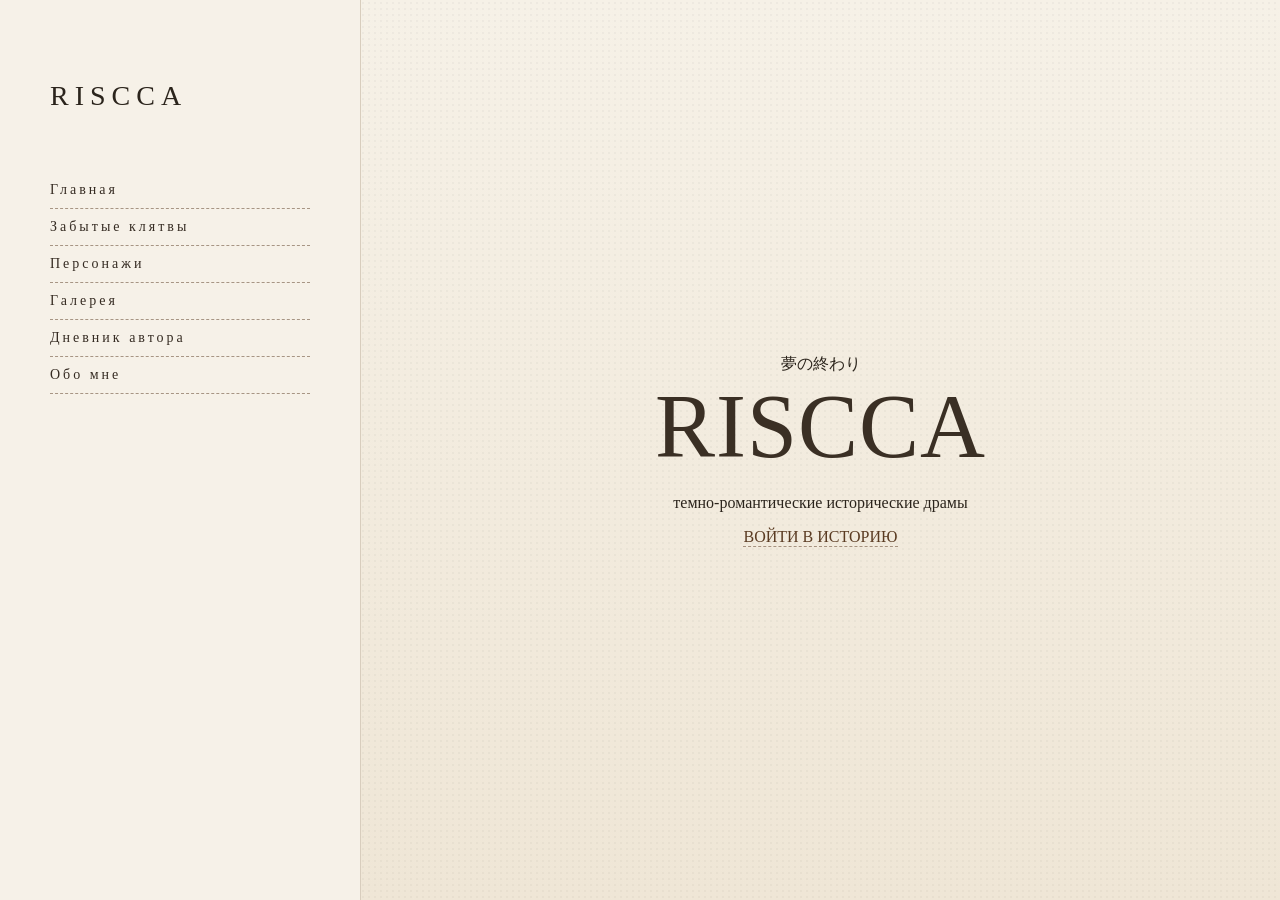
==== index.html @ 17d01e57 "Update index.html" ====
<!DOCTYPE html>
<html lang="ru">

<head>
<meta charset="UTF-8">
<meta name="viewport" content="width=device-width, initial-scale=1.0">

<title>RISCCA</title>

<link rel="stylesheet" href="style.css">

<link rel="preconnect" href="https://fonts.googleapis.com">
<link rel="preconnect" href="https://fonts.gstatic.com" crossorigin>

<link href="https://fonts.googleapis.com/css2?family=Cormorant+Garamond:wght@300;400;600&family=Shippori+Mincho:wght@400;600&display=swap" rel="stylesheet">

</head>

<body>

<div class="paper"></div>

<div class="grain"></div>

<div class="light"></div>

<div class="page">

<aside class="sidebar">

<div class="logo">

RISCCA

</div>

<nav>

<a href="#">Главная</a>

<a href="klyatvy/index.html">Забытые клятвы</a>

<a href="klyatvy/characters.html">Персонажи</a>

<a href="klyatvy/gallery.html">Галерея</a>

<a href="diary.html">Дневник автора</a>

<a href="about.html">Обо мне</a>

</nav>

</aside>

<main class="hero">

<div class="kanji">

夢の終わり

</div>

<h1>

RISCCA

</h1>

<p>

темно-романтические исторические драмы

</p>

<a class="button" href="klyatvy/index.html">

ВОЙТИ В ИСТОРИЮ

</a>

</main>

</div>

<script src="script.js"></script>

</body>
</html>
---- style.css ----
body{
    margin:0;
    background:#f3eee6;
    font-family:Georgia, serif;
    color:#3a2f26;
}

.page{
    display:flex;
    min-height:100vh;
}

.sidebar{
    width:260px;
    padding:80px 50px;
    border-right:1px solid #d8cdbd;
    background:#f6f1e8;
}

.logo{
    font-size:28px;
    letter-spacing:6px;
    margin-bottom:60px;
}

.sidebar nav a{
    text-decoration:none;
    color:#352b22;
    letter-spacing:3px;
    font-size:14px;

    display:block;
    padding:10px 0;

    position:relative;

    transition: all 0.35s ease;
}

.sidebar nav a:hover{
    transform: translateX(8px);
    opacity: 0.75;
}

.sidebar nav a:active{
    transform: translateX(4px);
}

.sidebar nav a::before{
    content:"";
    position:absolute;
    left:-12px;
    top:50%;
    width:0;
    height:1px;
    background:#8b2f2f;
    transition:0.3s ease;
}

.sidebar nav a:hover::before{
    width:8px;
}

/* ЦЕНТР */
.hero{
    flex:1;
    display:flex;
    flex-direction:column;
    justify-content:center;
    align-items:center;
    text-align:center;
    padding:40px;
}

.seal{
    font-size:40px;
    color:#8b2f2f;
    margin-bottom:20px;
}

h1{
    font-size:90px;
    letter-spacing:15px;
    margin:0;
    font-weight:300;
}

.subtitle{
    font-size:20px;
    margin-top:20px;
    opacity:0.8;
}

.enter{
    margin-top:40px;
    padding:16px 50px;
    border:1px solid #bba98e;
    text-decoration:none;
    color:#3a2f26;
}

body {
  margin: 0;
  font-family: "Georgia", serif;
  color: #2b241c;

  background:
    radial-gradient(rgba(0,0,0,0.03) 1px, transparent 1px),
    linear-gradient(180deg, #f6f1e7 0%, #efe6d6 100%);
  background-size: 6px 6px, cover;

  min-height: 100vh;
}

.container {
  max-width: 900px;
  margin: 60px auto;
  padding: 40px;

  background: rgba(255, 252, 245, 0.85);
  border: 1px solid rgba(90, 70, 50, 0.2);
  border-radius: 18px;

  box-shadow:
    0 10px 30px rgba(0,0,0,0.12),
    inset 0 0 30px rgba(120, 90, 60, 0.08);

  backdrop-filter: blur(2px);
}

h1, h2, h3 {
  font-weight: 500;
  letter-spacing: 1px;
  color: #3a2f24;
}

.card {
  background: rgba(255, 255, 255, 0.7);
  border: 1px solid rgba(80, 60, 40, 0.15);
  border-radius: 14px;

  padding: 20px;
  margin: 15px 0;

  box-shadow: 0 6px 15px rgba(0,0,0,0.08);

  transition: 0.3s ease;
}

.card:hover {
  transform: translateY(-3px);
  box-shadow: 0 10px 25px rgba(0,0,0,0.12);
}

button {
  background: #3a2f24;
  color: #f6f1e7;

  border: none;
  padding: 10px 18px;
  border-radius: 10px;

  cursor: pointer;
  font-family: inherit;
}

button:hover {
  background: #5a4636;
}

a {
  color: #5a3b22;
  text-decoration: none;
  border-bottom: 1px dashed rgba(90, 59, 34, 0.5);
}

a:hover {
  opacity: 0.8;
}
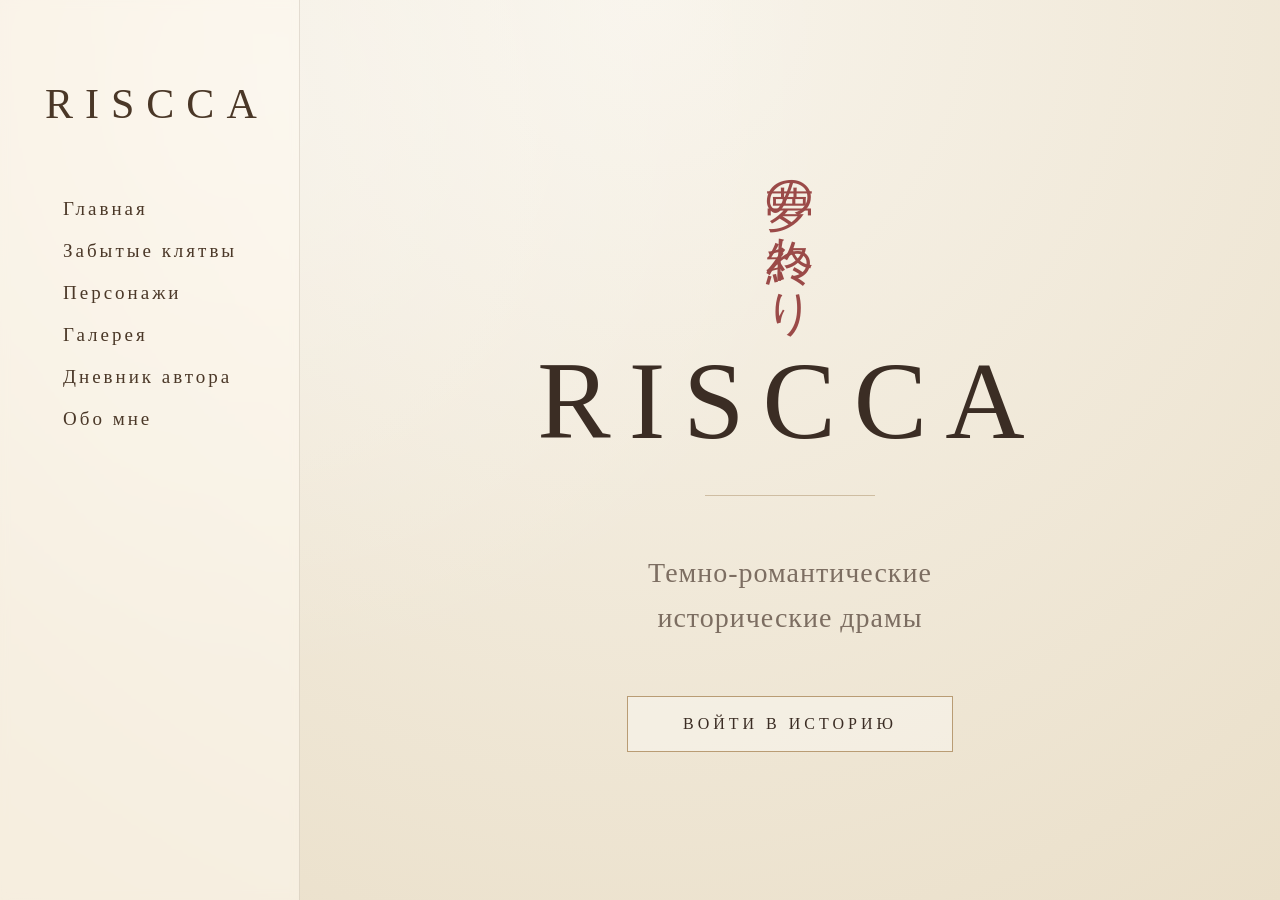
==== commit 3904a88b: "Update index.html" ====
--- a/index.html
+++ b/index.html
@@ -54,27 +54,24 @@
 
 <main class="hero">
 
-<div class="kanji">
-
+<div class="stamp">
 夢の終わり
-
 </div>
 
-<h1>
+<h1>RISCCA</h1>
 
-RISCCA
+<div class="line"></div>
 
-</h1>
-
-<p>
-
-темно-романтические исторические драмы
-
+<p class="subtitle">
+Темно-романтические<br>
+исторические драмы
 </p>
 
-<a class="button" href="klyatvy/index.html">
+<a href="klyatvy/index.html" class="button">
+ВОЙТИ В ИСТОРИЮ
+</a>
 
-ВОЙТИ В ИСТОРИЮ
+</main>
 
 </a>
 
--- a/style.css
+++ b/style.css
@@ -1,179 +1,356 @@
+/* ===== НАСТРОЙКИ ===== */
+
+*{
+    margin:0;
+    padding:0;
+    box-sizing:border-box;
+}
+
 body{
-    margin:0;
-    background:#f3eee6;
-    font-family:Georgia, serif;
-    color:#3a2f26;
-}
+    background:#efe6d4;
+    font-family:'Cormorant Garamond', serif;
+    color:#3b2d24;
+    overflow-x:hidden;
+}
+
+/* ФОН */
+
+.paper{
+    position:fixed;
+    inset:0;
+
+    background:
+    radial-gradient(circle at top,#f8f4eb,#eadfc9);
+
+    z-index:-5;
+}
+
+.grain{
+    position:fixed;
+    inset:0;
+
+    opacity:.08;
+
+    background-image:
+    radial-gradient(#000 0.5px, transparent 0.5px);
+
+    background-size:6px 6px;
+
+    z-index:-4;
+}
+
+.light{
+    position:fixed;
+    inset:0;
+
+    background:
+    radial-gradient(circle at 20% 10%,
+    rgba(255,255,255,.35),
+    transparent 45%);
+
+    z-index:-3;
+}
+
+/* ОБЩАЯ СТРАНИЦА */
 
 .page{
     display:flex;
     min-height:100vh;
 }
 
+/* МЕНЮ */
+
 .sidebar{
-    width:260px;
-    padding:80px 50px;
-    border-right:1px solid #d8cdbd;
-    background:#f6f1e8;
+
+    width:300px;
+
+    padding:80px 45px;
+
+    background:rgba(255,249,240,.55);
+
+    border-right:1px solid rgba(90,70,50,.15);
+
+    backdrop-filter:blur(4px);
+
 }
 
 .logo{
+
+    font-size:42px;
+
+    letter-spacing:12px;
+
+    margin-bottom:70px;
+
+    color:#4a3727;
+
+}
+
+.sidebar nav{
+
+    display:flex;
+
+    flex-direction:column;
+
+    gap:20px;
+
+}
+
+.sidebar nav a{
+
+    text-decoration:none;
+
+    color:#4b3828;
+
+    font-size:19px;
+
+    letter-spacing:3px;
+
+    transition:.35s;
+
+    position:relative;
+
+    padding-left:18px;
+
+}
+
+.sidebar nav a::before{
+
+    content:"";
+
+    position:absolute;
+
+    left:0;
+
+    top:50%;
+
+    width:0;
+
+    height:2px;
+
+    background:#8c3d39;
+
+    transition:.3s;
+
+}
+
+.sidebar nav a:hover{
+
+    transform:translateX(10px);
+
+    color:#8c3d39;
+
+}
+
+.sidebar nav a:hover::before{
+
+    width:10px;
+
+}
+
+/* ЦЕНТР */
+
+.hero{
+
+    flex:1;
+
+    display:flex;
+
+    flex-direction:column;
+
+    justify-content:center;
+
+    align-items:center;
+
+    text-align:center;
+
+    padding:60px;
+
+}
+
+.kanji{
+
+    font-size:54px;
+
+    color:#8d2f2f;
+
+    writing-mode:vertical-rl;
+
+    margin-bottom:30px;
+
+}
+
+.hero h1{
+
+    font-size:110px;
+
+    letter-spacing:18px;
+
+    font-weight:300;
+
+}
+
+.hero p{
+
+    margin-top:25px;
+
     font-size:28px;
-    letter-spacing:6px;
-    margin-bottom:60px;
-}
-
-.sidebar nav a{
+
+    opacity:.75;
+
+    line-height:1.6;
+
+}
+
+.button{
+
+    margin-top:55px;
+
     text-decoration:none;
-    color:#352b22;
-    letter-spacing:3px;
-    font-size:14px;
-
-    display:block;
-    padding:10px 0;
-
-    position:relative;
-
-    transition: all 0.35s ease;
-}
-
-.sidebar nav a:hover{
-    transform: translateX(8px);
-    opacity: 0.75;
-}
-
-.sidebar nav a:active{
-    transform: translateX(4px);
-}
-
-.sidebar nav a::before{
-    content:"";
-    position:absolute;
-    left:-12px;
-    top:50%;
-    width:0;
-    height:1px;
-    background:#8b2f2f;
-    transition:0.3s ease;
-}
-
-.sidebar nav a:hover::before{
-    width:8px;
-}
-
-/* ЦЕНТР */
-.hero{
-    flex:1;
-    display:flex;
-    flex-direction:column;
-    justify-content:center;
-    align-items:center;
-    text-align:center;
-    padding:40px;
-}
-
-.seal{
-    font-size:40px;
-    color:#8b2f2f;
-    margin-bottom:20px;
-}
-
-h1{
-    font-size:90px;
-    letter-spacing:15px;
-    margin:0;
-    font-weight:300;
-}
+
+    color:#3b2d24;
+
+    border:1px solid #b99c74;
+
+    padding:18px 55px;
+
+    letter-spacing:4px;
+
+    transition:.35s;
+
+    background:rgba(255,255,255,.35);
+
+}
+
+.button:hover{
+
+    transform:translateY(-4px);
+
+    background:#f7f1e5;
+
+    box-shadow:0 12px 25px rgba(0,0,0,.12);
+
+}
+/* ---------- КРАСНАЯ ПЕЧАТЬ ---------- */
+
+.stamp{
+
+writing-mode:vertical-rl;
+
+font-size:48px;
+
+color:#8b2d2d;
+
+margin-bottom:25px;
+
+opacity:.85;
+
+animation:fadeUp 1.8s ease;
+
+}
+
+/* ---------- ЛИНИЯ ---------- */
+
+.line{
+
+width:170px;
+
+height:1px;
+
+background:#b79f7c;
+
+margin:30px 0;
+
+opacity:.6;
+
+}
+
+/* ---------- ПОДЗАГОЛОВОК ---------- */
 
 .subtitle{
-    font-size:20px;
-    margin-top:20px;
-    opacity:0.8;
-}
-
-.enter{
-    margin-top:40px;
-    padding:16px 50px;
-    border:1px solid #bba98e;
-    text-decoration:none;
-    color:#3a2f26;
-}
-
-body {
-  margin: 0;
-  font-family: "Georgia", serif;
-  color: #2b241c;
-
-  background:
-    radial-gradient(rgba(0,0,0,0.03) 1px, transparent 1px),
-    linear-gradient(180deg, #f6f1e7 0%, #efe6d6 100%);
-  background-size: 6px 6px, cover;
-
-  min-height: 100vh;
-}
-
-.container {
-  max-width: 900px;
-  margin: 60px auto;
-  padding: 40px;
-
-  background: rgba(255, 252, 245, 0.85);
-  border: 1px solid rgba(90, 70, 50, 0.2);
-  border-radius: 18px;
-
-  box-shadow:
-    0 10px 30px rgba(0,0,0,0.12),
-    inset 0 0 30px rgba(120, 90, 60, 0.08);
-
-  backdrop-filter: blur(2px);
-}
-
-h1, h2, h3 {
-  font-weight: 500;
-  letter-spacing: 1px;
-  color: #3a2f24;
-}
-
-.card {
-  background: rgba(255, 255, 255, 0.7);
-  border: 1px solid rgba(80, 60, 40, 0.15);
-  border-radius: 14px;
-
-  padding: 20px;
-  margin: 15px 0;
-
-  box-shadow: 0 6px 15px rgba(0,0,0,0.08);
-
-  transition: 0.3s ease;
-}
-
-.card:hover {
-  transform: translateY(-3px);
-  box-shadow: 0 10px 25px rgba(0,0,0,0.12);
-}
-
-button {
-  background: #3a2f24;
-  color: #f6f1e7;
-
-  border: none;
-  padding: 10px 18px;
-  border-radius: 10px;
-
-  cursor: pointer;
-  font-family: inherit;
-}
-
-button:hover {
-  background: #5a4636;
-}
-
-a {
-  color: #5a3b22;
-  text-decoration: none;
-  border-bottom: 1px dashed rgba(90, 59, 34, 0.5);
-}
-
-a:hover {
-  opacity: 0.8;
-}
+
+font-size:26px;
+
+line-height:1.8;
+
+letter-spacing:1px;
+
+color:#56453a;
+
+animation:fadeUp 2.2s ease;
+
+}
+
+/* ---------- КНОПКА ---------- */
+
+.button{
+
+position:relative;
+
+overflow:hidden;
+
+}
+
+.button::before{
+
+content:"";
+
+position:absolute;
+
+left:-120%;
+
+top:0;
+
+width:120%;
+
+height:100%;
+
+background:
+
+linear-gradient(
+
+90deg,
+
+transparent,
+
+rgba(255,255,255,.55),
+
+transparent);
+
+transition:1s;
+
+}
+
+.button:hover::before{
+
+left:130%;
+
+}
+
+/* ---------- АНИМАЦИЯ ---------- */
+
+.hero h1{
+
+animation:fadeUp 1.3s ease;
+
+}
+
+@keyframes fadeUp{
+
+0%{
+
+opacity:0;
+
+transform:translateY(40px);
+
+}
+
+100%{
+
+opacity:1;
+
+transform:translateY(0);
+
+}
+
+}
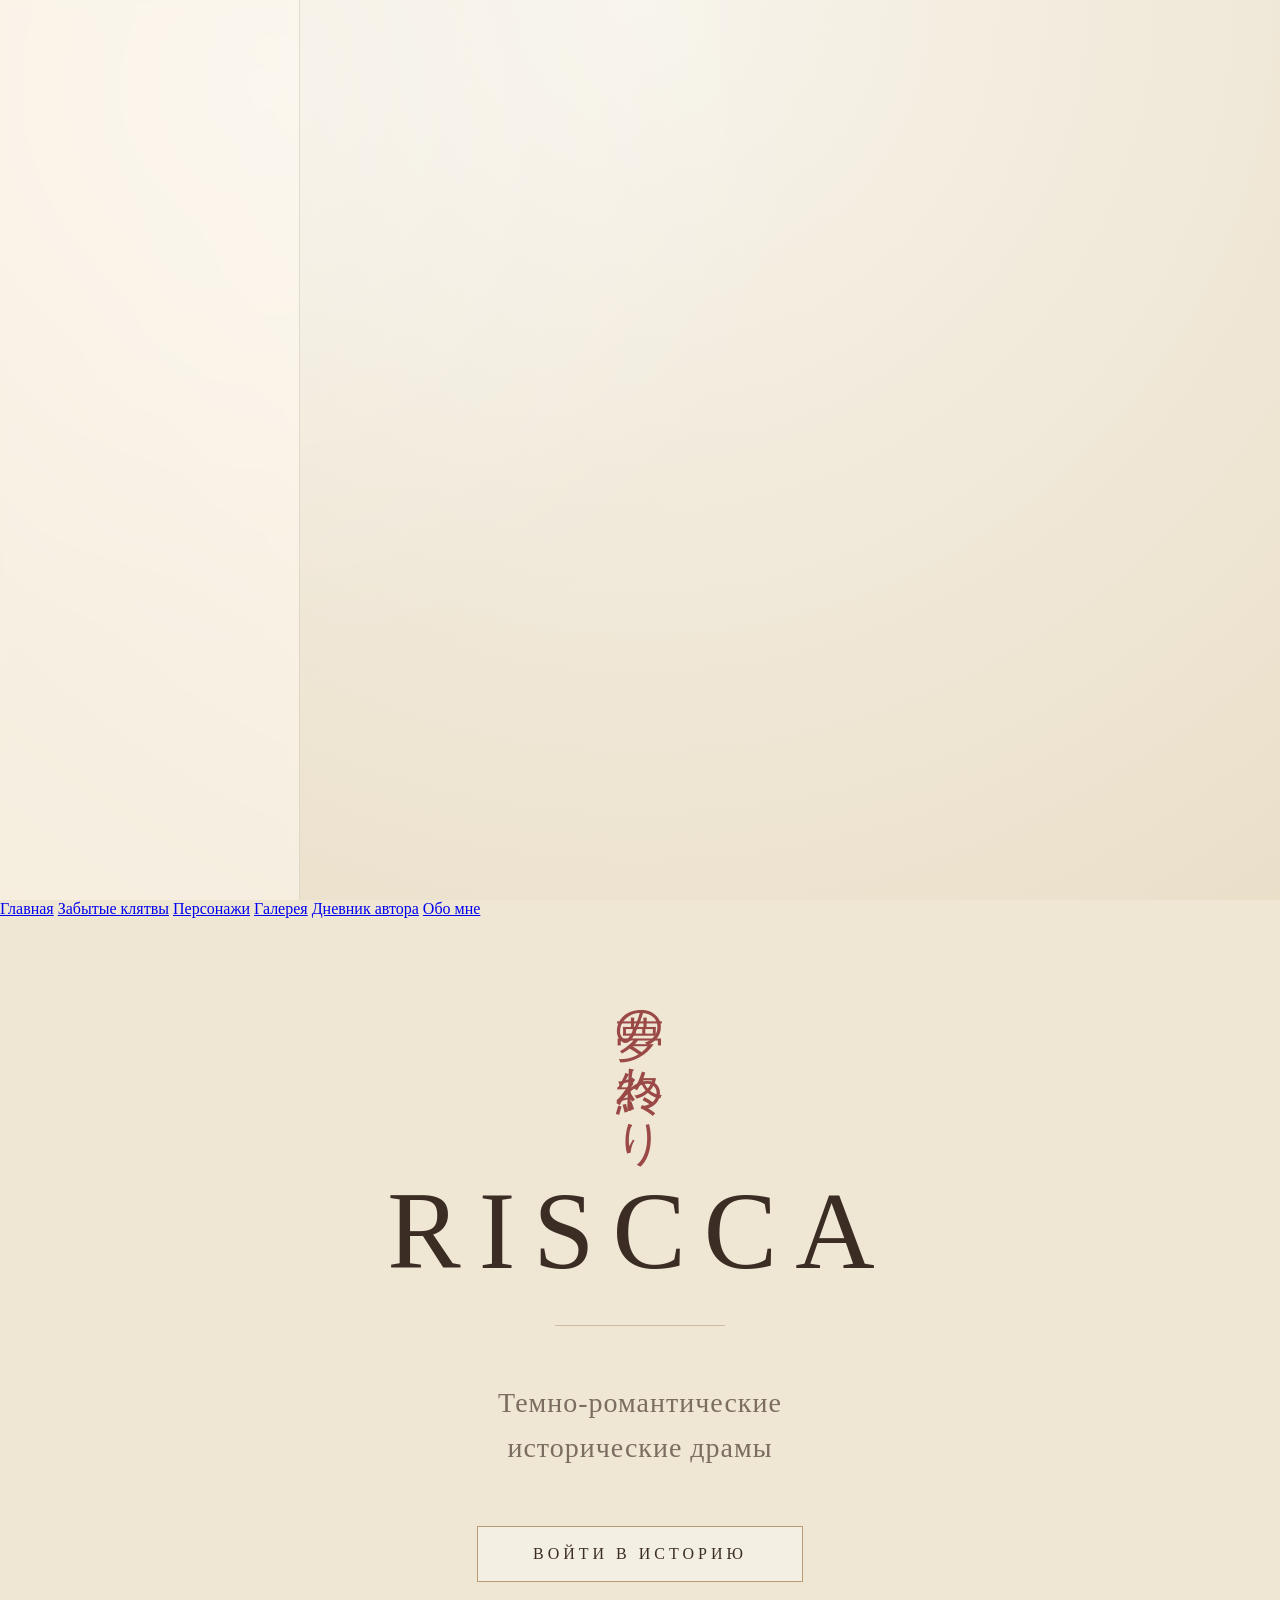
==== commit cf9ba1fd: "Update index.html" ====
--- a/index.html
+++ b/index.html
@@ -27,10 +27,6 @@
 <div class="page">
 
 <aside class="sidebar">
-
-<div class="logo">
-
-RISCCA
 
 </div>
 
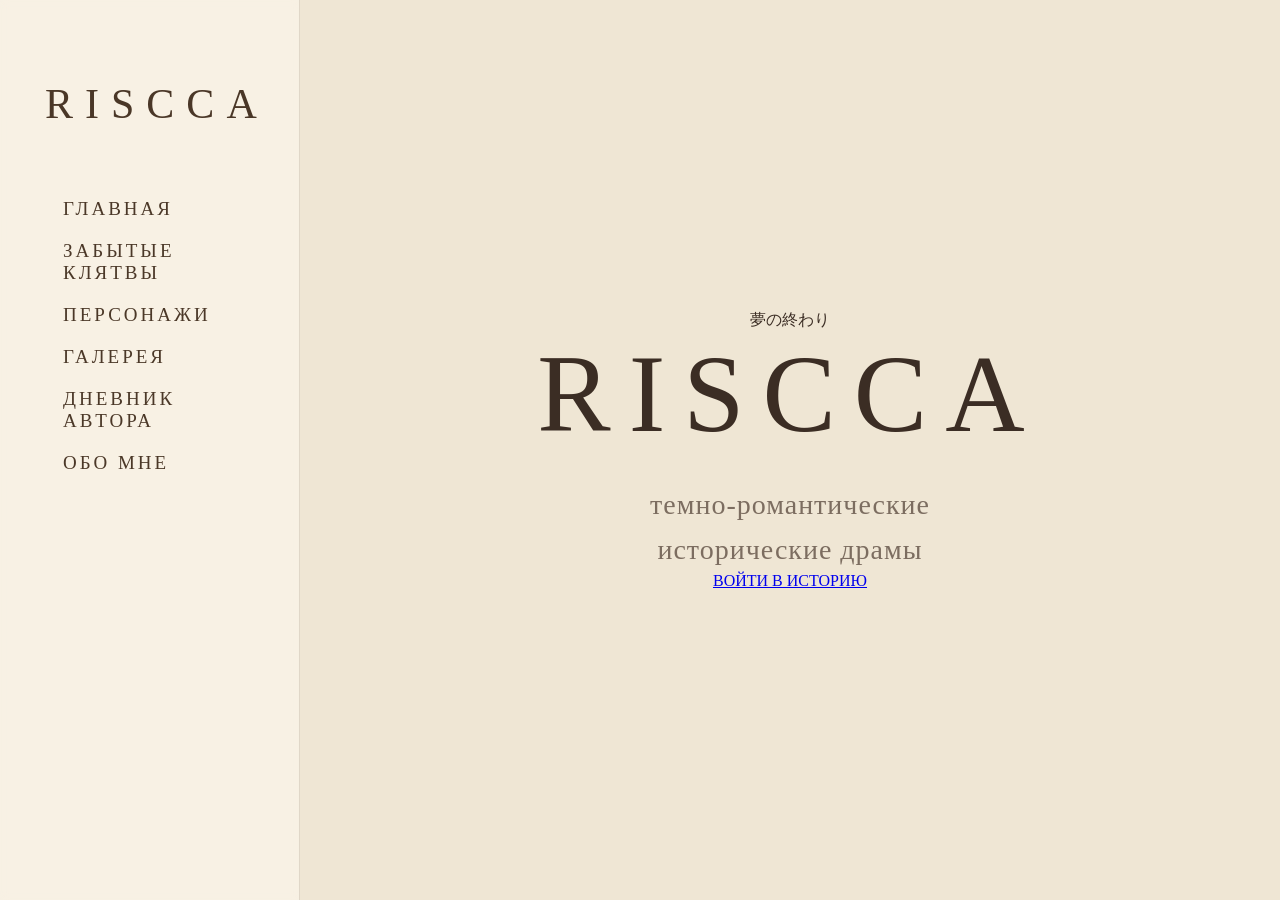
==== commit 7665445f: "Update index.html" ====
--- a/index.html
+++ b/index.html
@@ -1,81 +1,51 @@
 <!DOCTYPE html>
 <html lang="ru">
-
 <head>
 <meta charset="UTF-8">
 <meta name="viewport" content="width=device-width, initial-scale=1.0">
-
 <title>RISCCA</title>
-
 <link rel="stylesheet" href="style.css">
-
-<link rel="preconnect" href="https://fonts.googleapis.com">
-<link rel="preconnect" href="https://fonts.gstatic.com" crossorigin>
-
-<link href="https://fonts.googleapis.com/css2?family=Cormorant+Garamond:wght@300;400;600&family=Shippori+Mincho:wght@400;600&display=swap" rel="stylesheet">
-
 </head>
 
 <body>
 
-<div class="paper"></div>
-
-<div class="grain"></div>
-
-<div class="light"></div>
-
 <div class="page">
 
-<aside class="sidebar">
+    <aside class="sidebar">
+
+        <div class="logo">
+            RISCCA
+        </div>
+
+        <nav>
+            <a href="#">ГЛАВНАЯ</a>
+            <a href="klyatvy/index.html">ЗАБЫТЫЕ КЛЯТВЫ</a>
+            <a href="klyatvy/characters.html">ПЕРСОНАЖИ</a>
+            <a href="klyatvy/gallery.html">ГАЛЕРЕЯ</a>
+            <a href="diary.html">ДНЕВНИК АВТОРА</a>
+            <a href="about.html">ОБО МНЕ</a>
+        </nav>
+
+    </aside>
+
+    <main class="hero">
+
+        <div class="seal">夢の終わり</div>
+
+        <h1>RISCCA</h1>
+
+        <p class="subtitle">
+            темно-романтические<br>
+            исторические драмы
+        </p>
+
+        <a class="enter" href="klyatvy/index.html">
+            ВОЙТИ В ИСТОРИЮ
+        </a>
+
+    </main>
 
 </div>
 
-<nav>
-
-<a href="#">Главная</a>
-
-<a href="klyatvy/index.html">Забытые клятвы</a>
-
-<a href="klyatvy/characters.html">Персонажи</a>
-
-<a href="klyatvy/gallery.html">Галерея</a>
-
-<a href="diary.html">Дневник автора</a>
-
-<a href="about.html">Обо мне</a>
-
-</nav>
-
-</aside>
-
-<main class="hero">
-
-<div class="stamp">
-夢の終わり
-</div>
-
-<h1>RISCCA</h1>
-
-<div class="line"></div>
-
-<p class="subtitle">
-Темно-романтические<br>
-исторические драмы
-</p>
-
-<a href="klyatvy/index.html" class="button">
-ВОЙТИ В ИСТОРИЮ
-</a>
-
-</main>
-
-</a>
-
-</main>
-
-</div>
-
-<script src="script.js"></script>
-
 </body>
 </html>
--- a/style.css
+++ b/style.css
@@ -231,6 +231,7 @@
     box-shadow:0 12px 25px rgba(0,0,0,.12);
 
 }
+
 /* ---------- КРАСНАЯ ПЕЧАТЬ ---------- */
 
 .stamp{
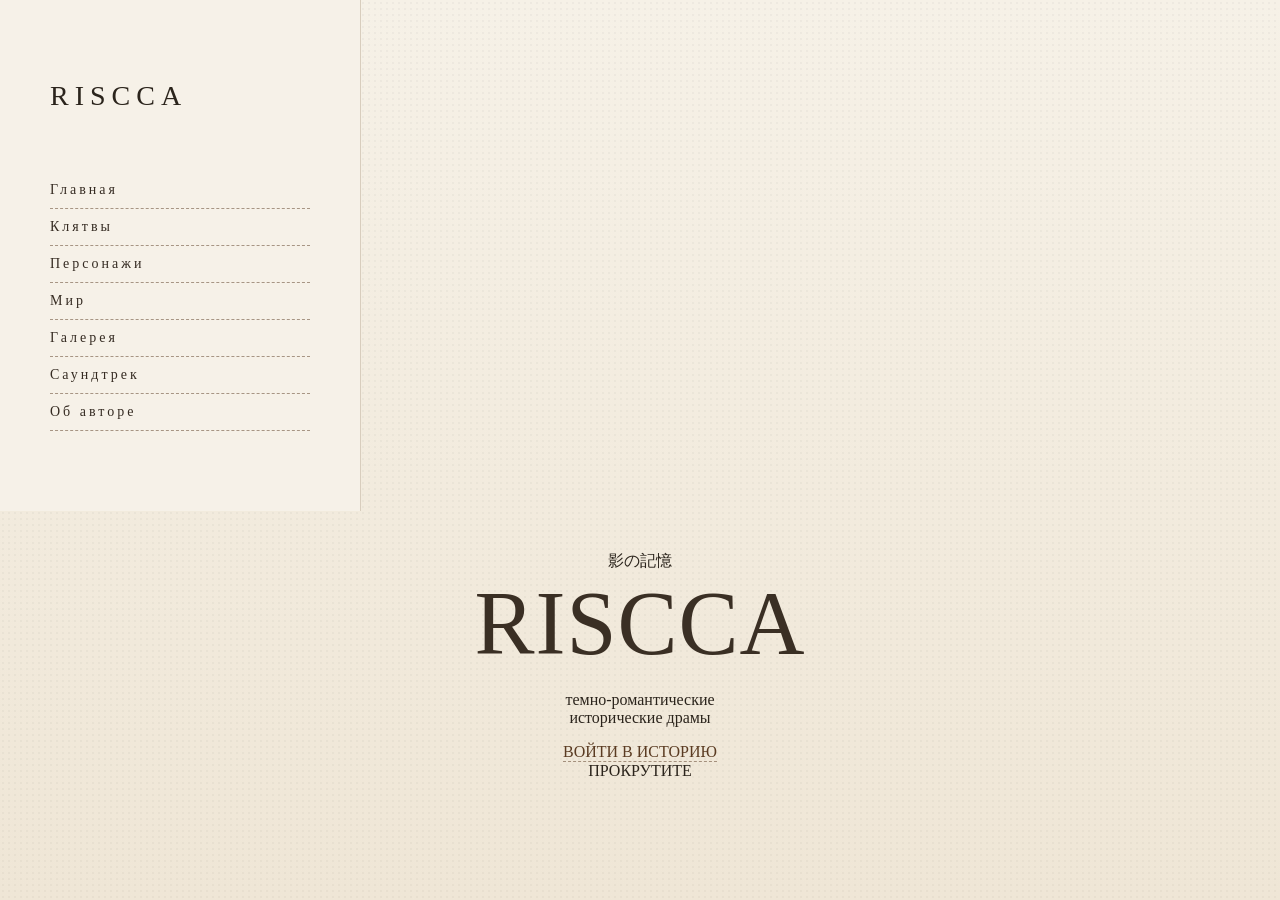
==== commit 520fe2ea: "Update index.html" ====
--- a/index.html
+++ b/index.html
@@ -1,15 +1,41 @@
 <!DOCTYPE html>
 <html lang="ru">
+
 <head>
+
 <meta charset="UTF-8">
 <meta name="viewport" content="width=device-width, initial-scale=1.0">
+
 <title>RISCCA</title>
+
+<link rel="preconnect" href="https://fonts.googleapis.com">
+<link rel="preconnect" href="https://fonts.gstatic.com" crossorigin>
+
+<link href="https://fonts.googleapis.com/css2?family=Cormorant+Garamond:wght@300;400;500;600&family=Noto+Serif+JP:wght@300;500&display=swap" rel="stylesheet">
+
 <link rel="stylesheet" href="style.css">
+
 </head>
 
 <body>
 
-<div class="page">
+<!-- Фоновые элементы -->
+
+<div class="background"></div>
+<div class="grain"></div>
+<div class="shadow"></div>
+
+<!-- Левая декоративная ветка -->
+
+<div class="branch-left"></div>
+
+<!-- Правый свиток -->
+
+<div class="scroll-right"></div>
+
+<div class="wrapper">
+
+    <!-- Левое меню -->
 
     <aside class="sidebar">
 
@@ -18,34 +44,64 @@
         </div>
 
         <nav>
-            <a href="#">ГЛАВНАЯ</a>
-            <a href="klyatvy/index.html">ЗАБЫТЫЕ КЛЯТВЫ</a>
-            <a href="klyatvy/characters.html">ПЕРСОНАЖИ</a>
-            <a href="klyatvy/gallery.html">ГАЛЕРЕЯ</a>
-            <a href="diary.html">ДНЕВНИК АВТОРА</a>
-            <a href="about.html">ОБО МНЕ</a>
+
+            <a href="#">Главная</a>
+
+            <a href="klyatvy/index.html">Клятвы</a>
+
+            <a href="klyatvy/characters.html">Персонажи</a>
+
+            <a href="world.html">Мир</a>
+
+            <a href="gallery.html">Галерея</a>
+
+            <a href="soundtrack.html">Саундтрек</a>
+
+            <a href="about.html">Об авторе</a>
+
         </nav>
 
     </aside>
 
+    <!-- Центральная часть -->
+
     <main class="hero">
 
-        <div class="seal">夢の終わり</div>
+        <div class="kanji">
+
+            影の記憶
+
+        </div>
 
         <h1>RISCCA</h1>
 
-        <p class="subtitle">
+        <p>
+
             темно-романтические<br>
             исторические драмы
+
         </p>
 
-        <a class="enter" href="klyatvy/index.html">
+        <div class="divider"></div>
+
+        <a href="klyatvy/index.html" class="button">
+
             ВОЙТИ В ИСТОРИЮ
+
         </a>
+
+        <div class="scroll-down">
+
+            ПРОКРУТИТЕ
+
+        </div>
 
     </main>
 
 </div>
 
+<script src="script.js"></script>
+
 </body>
+
 </html>
--- a/style.css
+++ b/style.css
@@ -1,357 +1,179 @@
-/* ===== НАСТРОЙКИ ===== */
-
-*{
+body{
     margin:0;
-    padding:0;
-    box-sizing:border-box;
+    background:#f3eee6;
+    font-family:Georgia, serif;
+    color:#3a2f26;
 }
-
-body{
-    background:#efe6d4;
-    font-family:'Cormorant Garamond', serif;
-    color:#3b2d24;
-    overflow-x:hidden;
-}
-
-/* ФОН */
-
-.paper{
-    position:fixed;
-    inset:0;
-
-    background:
-    radial-gradient(circle at top,#f8f4eb,#eadfc9);
-
-    z-index:-5;
-}
-
-.grain{
-    position:fixed;
-    inset:0;
-
-    opacity:.08;
-
-    background-image:
-    radial-gradient(#000 0.5px, transparent 0.5px);
-
-    background-size:6px 6px;
-
-    z-index:-4;
-}
-
-.light{
-    position:fixed;
-    inset:0;
-
-    background:
-    radial-gradient(circle at 20% 10%,
-    rgba(255,255,255,.35),
-    transparent 45%);
-
-    z-index:-3;
-}
-
-/* ОБЩАЯ СТРАНИЦА */
 
 .page{
     display:flex;
     min-height:100vh;
 }
 
-/* МЕНЮ */
-
 .sidebar{
-
-    width:300px;
-
-    padding:80px 45px;
-
-    background:rgba(255,249,240,.55);
-
-    border-right:1px solid rgba(90,70,50,.15);
-
-    backdrop-filter:blur(4px);
-
+    width:260px;
+    padding:80px 50px;
+    border-right:1px solid #d8cdbd;
+    background:#f6f1e8;
 }
 
 .logo{
-
-    font-size:42px;
-
-    letter-spacing:12px;
-
-    margin-bottom:70px;
-
-    color:#4a3727;
-
-}
-
-.sidebar nav{
-
-    display:flex;
-
-    flex-direction:column;
-
-    gap:20px;
-
+    font-size:28px;
+    letter-spacing:6px;
+    margin-bottom:60px;
 }
 
 .sidebar nav a{
+    text-decoration:none;
+    color:#352b22;
+    letter-spacing:3px;
+    font-size:14px;
 
-    text-decoration:none;
-
-    color:#4b3828;
-
-    font-size:19px;
-
-    letter-spacing:3px;
-
-    transition:.35s;
+    display:block;
+    padding:10px 0;
 
     position:relative;
 
-    padding-left:18px;
+    transition: all 0.35s ease;
+}
 
+.sidebar nav a:hover{
+    transform: translateX(8px);
+    opacity: 0.75;
+}
+
+.sidebar nav a:active{
+    transform: translateX(4px);
 }
 
 .sidebar nav a::before{
-
     content:"";
-
     position:absolute;
-
-    left:0;
-
+    left:-12px;
     top:50%;
-
     width:0;
-
-    height:2px;
-
-    background:#8c3d39;
-
-    transition:.3s;
-
-}
-
-.sidebar nav a:hover{
-
-    transform:translateX(10px);
-
-    color:#8c3d39;
-
+    height:1px;
+    background:#8b2f2f;
+    transition:0.3s ease;
 }
 
 .sidebar nav a:hover::before{
-
-    width:10px;
-
+    width:8px;
 }
 
 /* ЦЕНТР */
-
 .hero{
-
     flex:1;
-
     display:flex;
-
     flex-direction:column;
-
     justify-content:center;
-
     align-items:center;
-
     text-align:center;
-
-    padding:60px;
-
+    padding:40px;
 }
 
-.kanji{
-
-    font-size:54px;
-
-    color:#8d2f2f;
-
-    writing-mode:vertical-rl;
-
-    margin-bottom:30px;
-
+.seal{
+    font-size:40px;
+    color:#8b2f2f;
+    margin-bottom:20px;
 }
 
-.hero h1{
-
-    font-size:110px;
-
-    letter-spacing:18px;
-
+h1{
+    font-size:90px;
+    letter-spacing:15px;
+    margin:0;
     font-weight:300;
-
 }
 
-.hero p{
-
-    margin-top:25px;
-
-    font-size:28px;
-
-    opacity:.75;
-
-    line-height:1.6;
-
+.subtitle{
+    font-size:20px;
+    margin-top:20px;
+    opacity:0.8;
 }
 
-.button{
-
-    margin-top:55px;
-
+.enter{
+    margin-top:40px;
+    padding:16px 50px;
+    border:1px solid #bba98e;
     text-decoration:none;
-
-    color:#3b2d24;
-
-    border:1px solid #b99c74;
-
-    padding:18px 55px;
-
-    letter-spacing:4px;
-
-    transition:.35s;
-
-    background:rgba(255,255,255,.35);
-
+    color:#3a2f26;
 }
 
-.button:hover{
+body {
+  margin: 0;
+  font-family: "Georgia", serif;
+  color: #2b241c;
 
-    transform:translateY(-4px);
+  background:
+    radial-gradient(rgba(0,0,0,0.03) 1px, transparent 1px),
+    linear-gradient(180deg, #f6f1e7 0%, #efe6d6 100%);
+  background-size: 6px 6px, cover;
 
-    background:#f7f1e5;
-
-    box-shadow:0 12px 25px rgba(0,0,0,.12);
-
+  min-height: 100vh;
 }
 
-/* ---------- КРАСНАЯ ПЕЧАТЬ ---------- */
+.container {
+  max-width: 900px;
+  margin: 60px auto;
+  padding: 40px;
 
-.stamp{
+  background: rgba(255, 252, 245, 0.85);
+  border: 1px solid rgba(90, 70, 50, 0.2);
+  border-radius: 18px;
 
-writing-mode:vertical-rl;
+  box-shadow:
+    0 10px 30px rgba(0,0,0,0.12),
+    inset 0 0 30px rgba(120, 90, 60, 0.08);
 
-font-size:48px;
-
-color:#8b2d2d;
-
-margin-bottom:25px;
-
-opacity:.85;
-
-animation:fadeUp 1.8s ease;
-
+  backdrop-filter: blur(2px);
 }
 
-/* ---------- ЛИНИЯ ---------- */
-
-.line{
-
-width:170px;
-
-height:1px;
-
-background:#b79f7c;
-
-margin:30px 0;
-
-opacity:.6;
-
+h1, h2, h3 {
+  font-weight: 500;
+  letter-spacing: 1px;
+  color: #3a2f24;
 }
 
-/* ---------- ПОДЗАГОЛОВОК ---------- */
+.card {
+  background: rgba(255, 255, 255, 0.7);
+  border: 1px solid rgba(80, 60, 40, 0.15);
+  border-radius: 14px;
 
-.subtitle{
+  padding: 20px;
+  margin: 15px 0;
 
-font-size:26px;
+  box-shadow: 0 6px 15px rgba(0,0,0,0.08);
 
-line-height:1.8;
-
-letter-spacing:1px;
-
-color:#56453a;
-
-animation:fadeUp 2.2s ease;
-
+  transition: 0.3s ease;
 }
 
-/* ---------- КНОПКА ---------- */
-
-.button{
-
-position:relative;
-
-overflow:hidden;
-
+.card:hover {
+  transform: translateY(-3px);
+  box-shadow: 0 10px 25px rgba(0,0,0,0.12);
 }
 
-.button::before{
+button {
+  background: #3a2f24;
+  color: #f6f1e7;
 
-content:"";
+  border: none;
+  padding: 10px 18px;
+  border-radius: 10px;
 
-position:absolute;
-
-left:-120%;
-
-top:0;
-
-width:120%;
-
-height:100%;
-
-background:
-
-linear-gradient(
-
-90deg,
-
-transparent,
-
-rgba(255,255,255,.55),
-
-transparent);
-
-transition:1s;
-
+  cursor: pointer;
+  font-family: inherit;
 }
 
-.button:hover::before{
-
-left:130%;
-
+button:hover {
+  background: #5a4636;
 }
 
-/* ---------- АНИМАЦИЯ ---------- */
-
-.hero h1{
-
-animation:fadeUp 1.3s ease;
-
+a {
+  color: #5a3b22;
+  text-decoration: none;
+  border-bottom: 1px dashed rgba(90, 59, 34, 0.5);
 }
 
-@keyframes fadeUp{
-
-0%{
-
-opacity:0;
-
-transform:translateY(40px);
-
+a:hover {
+  opacity: 0.8;
 }
-
-100%{
-
-opacity:1;
-
-transform:translateY(0);
-
-}
-
-}
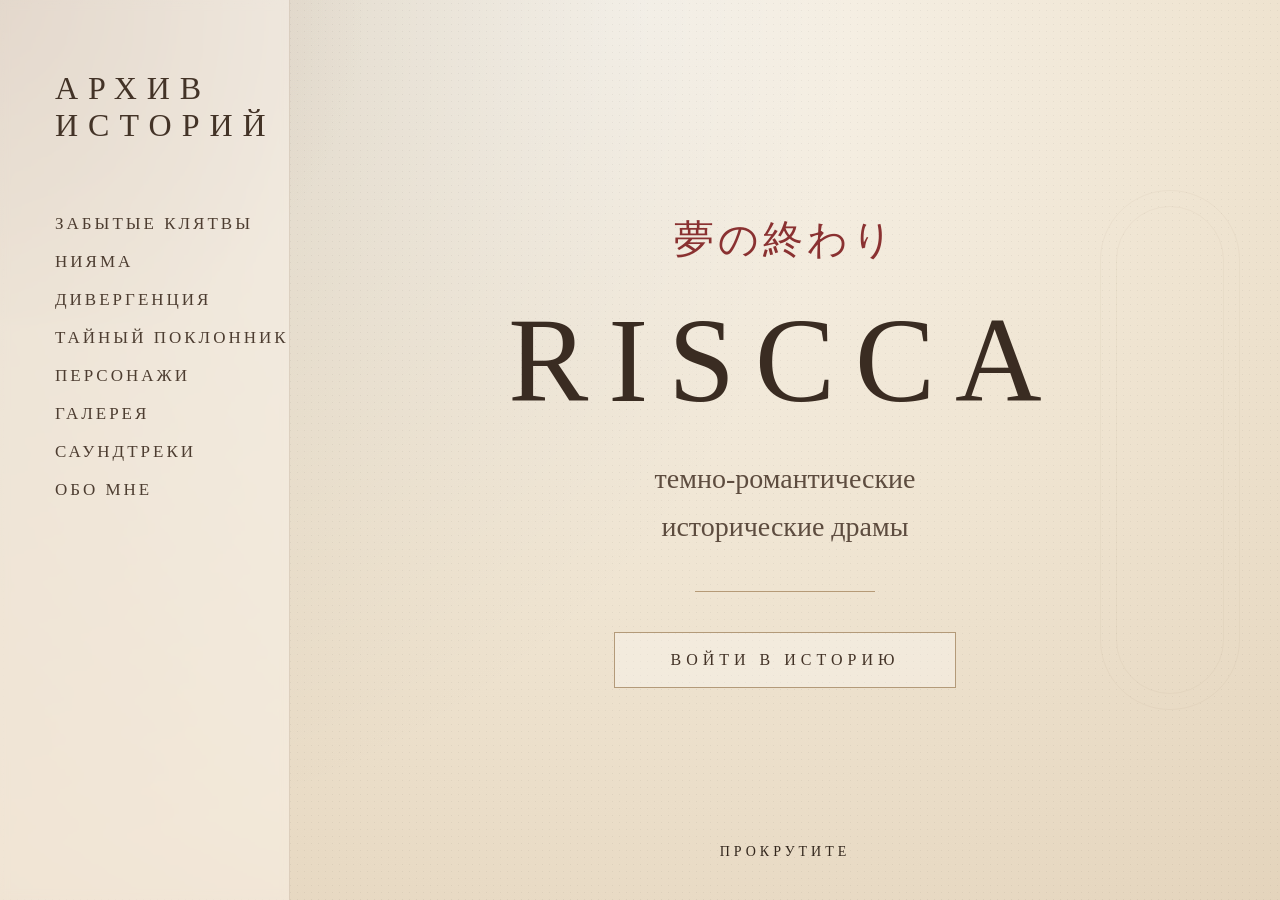
==== commit 49c082bd: "Update index.html" ====
--- a/index.html
+++ b/index.html
@@ -40,24 +40,26 @@
     <aside class="sidebar">
 
         <div class="logo">
-            RISCCA
+            АРХИВ ИСТОРИЙ
         </div>
 
         <nav>
 
-            <a href="#">Главная</a>
+            <a href="klyatvy/index.html">ЗАБЫТЫЕ КЛЯТВЫ</a>
 
-            <a href="klyatvy/index.html">Клятвы</a>
+            <a href="klyatvy/characters.html">НИЯМА</a>
 
-            <a href="klyatvy/characters.html">Персонажи</a>
+            <a href="klyatvy/characters.html">ДИВЕРГЕНЦИЯ</a>
 
-            <a href="world.html">Мир</a>
+            <a href="klyatvy/characters.html">ТАЙНЫЙ ПОКЛОННИК</a>
 
-            <a href="gallery.html">Галерея</a>
+            <a href="klyatvy/characters.html">ПЕРСОНАЖИ</a>
 
-            <a href="soundtrack.html">Саундтрек</a>
+            <a href="gallery.html">ГАЛЕРЕЯ</a>
 
-            <a href="about.html">Об авторе</a>
+            <a href="soundtrack.html">САУНДТРЕКИ</a>
+
+            <a href="about.html">ОБО МНЕ</a>
 
         </nav>
 
@@ -69,7 +71,7 @@
 
         <div class="kanji">
 
-            影の記憶
+            夢の終わり
 
         </div>
 
--- a/style.css
+++ b/style.css
@@ -1,179 +1,607 @@
+/* ==========================================================
+   RISCCA — STYLE.CSS
+   ========================================================== */
+
+*{
+    margin:0;
+    padding:0;
+    box-sizing:border-box;
+}
+
+html{
+    scroll-behavior:smooth;
+}
+
 body{
-    margin:0;
-    background:#f3eee6;
-    font-family:Georgia, serif;
-    color:#3a2f26;
-}
-
-.page{
+
+    background:#efe6d6;
+
+    color:#33271d;
+
+    font-family:'Cormorant Garamond',serif;
+
+    overflow:hidden;
+
+}
+
+/* ---------- ФОН ---------- */
+
+.background{
+
+    position:fixed;
+
+    inset:0;
+
+    background:
+
+    radial-gradient(circle at top,
+    #f8f4ec 0%,
+    #efe4d1 55%,
+    #e4d4bc 100%);
+
+    z-index:-5;
+
+}
+
+.grain{
+
+    position:fixed;
+
+    inset:0;
+
+    opacity:.05;
+
+    background-image:
+    radial-gradient(#000 0.6px,transparent .6px);
+
+    background-size:7px 7px;
+
+    z-index:-4;
+
+}
+
+.shadow{
+
+    position:fixed;
+
+    inset:0;
+
+    background:
+
+    radial-gradient(circle at left top,
+    rgba(0,0,0,.09),
+    transparent 55%);
+
+    z-index:-3;
+
+}
+
+/* ---------- ОБЩАЯ СТРУКТУРА ---------- */
+
+.wrapper{
+
     display:flex;
+
     min-height:100vh;
-}
+
+}
+
+/* ---------- БОКОВОЕ МЕНЮ ---------- */
 
 .sidebar{
-    width:260px;
-    padding:80px 50px;
-    border-right:1px solid #d8cdbd;
-    background:#f6f1e8;
+
+    width:290px;
+
+    padding:70px 55px;
+
+    background:rgba(255,249,241,.45);
+
+    backdrop-filter:blur(4px);
+
+    border-right:1px solid rgba(120,90,60,.18);
+
+    display:flex;
+
+    flex-direction:column;
+
 }
 
 .logo{
+
+    font-size:32px;
+
+    letter-spacing:10px;
+
+    margin-bottom:70px;
+
+    color:#433327;
+
+}
+
+.sidebar nav{
+
+    display:flex;
+
+    flex-direction:column;
+
+    gap:18px;
+
+}
+
+.sidebar nav a{
+
+    text-decoration:none;
+
+    color:#4d3d31;
+
+    letter-spacing:3px;
+
+    font-size:17px;
+
+    transition:.35s;
+
+    position:relative;
+
+    width:max-content;
+
+}
+
+.sidebar nav a::before{
+
+    content:"";
+
+    position:absolute;
+
+    left:-15px;
+
+    top:50%;
+
+    width:0;
+
+    height:1px;
+
+    background:#923737;
+
+    transition:.35s;
+
+}
+
+.sidebar nav a:hover{
+
+    color:#923737;
+
+    transform:translateX(12px);
+
+}
+
+.sidebar nav a:hover::before{
+
+    width:10px;
+
+}
+
+/* ---------- ЦЕНТР ---------- */
+
+.hero{
+
+    flex:1;
+
+    display:flex;
+
+    flex-direction:column;
+
+    justify-content:center;
+
+    align-items:center;
+
+    text-align:center;
+
+    position:relative;
+
+}
+
+.kanji{
+
+    font-family:'Noto Serif JP',serif;
+
+    font-size:40px;
+
+    color:#8a3131;
+
+    margin-bottom:25px;
+
+    letter-spacing:4px;
+
+    opacity:.85;
+
+}
+
+.hero h1{
+
+    font-size:120px;
+
+    letter-spacing:20px;
+
+    font-weight:300;
+
+    color:#3a2c22;
+
+}
+
+.hero p{
+
+    margin-top:25px;
+
     font-size:28px;
+
+    line-height:1.7;
+
+    color:#5d4c3f;
+
+}
+
+.divider{
+
+    width:180px;
+
+    height:1px;
+
+    background:#b59a77;
+
+    margin:40px 0;
+
+}
+
+.button{
+
+    text-decoration:none;
+
+    color:#433327;
+
+    border:1px solid #b39a79;
+
+    padding:18px 55px;
+
+    letter-spacing:5px;
+
+    transition:.35s;
+
+    background:rgba(255,255,255,.3);
+
+}
+
+.button:hover{
+
+    transform:translateY(-4px);
+
+    background:#faf5eb;
+
+    box-shadow:0 15px 30px rgba(0,0,0,.1);
+
+}
+
+.scroll-down{
+
+    position:absolute;
+
+    bottom:40px;
+
+    letter-spacing:4px;
+
+    font-size:14px;
+
+    opacity:.45;
+
+}
+
+/* ==========================================================
+   ДЕКОРАТИВНЫЕ ЭЛЕМЕНТЫ
+   ========================================================== */
+
+.branch-left{
+
+    position:fixed;
+
+    top:0;
+    left:0;
+
+    width:420px;
+    height:320px;
+
+    background:radial-gradient(circle at top left,
+    rgba(120,70,70,.12),
+    transparent 70%);
+
+    pointer-events:none;
+
+    z-index:-2;
+
+}
+
+.scroll-right{
+
+    position:fixed;
+
+    right:40px;
+    top:50%;
+
+    transform:translateY(-50%);
+
+    width:140px;
+    height:520px;
+
+    border:1px solid rgba(120,90,60,.18);
+
+    border-radius:80px;
+
+    opacity:.25;
+
+}
+
+.scroll-right::before{
+
+    content:"";
+
+    position:absolute;
+
+    inset:15px;
+
+    border:1px solid rgba(120,90,60,.18);
+
+    border-radius:70px;
+
+}
+
+/* ==========================================================
+   АНИМАЦИИ
+   ========================================================== */
+
+.hero>*{
+
+    animation:fadeUp 1.2s ease forwards;
+
+    opacity:0;
+
+}
+
+.hero>*:nth-child(1){
+
+    animation-delay:.2s;
+
+}
+
+.hero>*:nth-child(2){
+
+    animation-delay:.4s;
+
+}
+
+.hero>*:nth-child(3){
+
+    animation-delay:.6s;
+
+}
+
+.hero>*:nth-child(4){
+
+    animation-delay:.8s;
+
+}
+
+.hero>*:nth-child(5){
+
+    animation-delay:1s;
+
+}
+
+.hero>*:nth-child(6){
+
+    animation-delay:1.2s;
+
+}
+
+@keyframes fadeUp{
+
+    from{
+
+        opacity:0;
+
+        transform:translateY(35px);
+
+    }
+
+    to{
+
+        opacity:1;
+
+        transform:translateY(0);
+
+    }
+
+}
+
+.logo{
+
+    animation:fadeLeft 1.3s ease;
+
+}
+
+.sidebar nav{
+
+    animation:fadeLeft 1.5s ease;
+
+}
+
+@keyframes fadeLeft{
+
+    from{
+
+        opacity:0;
+
+        transform:translateX(-40px);
+
+    }
+
+    to{
+
+        opacity:1;
+
+        transform:translateX(0);
+
+    }
+
+}
+
+/* ==========================================================
+   КНОПКА
+   ========================================================== */
+
+.button{
+
+    position:relative;
+
+    overflow:hidden;
+
+}
+
+.button::after{
+
+    content:"";
+
+    position:absolute;
+
+    left:-130%;
+
+    top:0;
+
+    width:120%;
+
+    height:100%;
+
+    background:linear-gradient(
+
+        90deg,
+
+        transparent,
+
+        rgba(255,255,255,.55),
+
+        transparent
+
+    );
+
+}
+
+.button:hover::after{
+
+    left:130%;
+
+    transition:1.1s;
+
+}
+
+/* ==========================================================
+   АДАПТИВ
+   ========================================================== */
+
+@media(max-width:980px){
+
+.wrapper{
+
+    flex-direction:column;
+
+}
+
+.sidebar{
+
+    width:100%;
+
+    border-right:none;
+
+    border-bottom:1px solid rgba(120,90,60,.15);
+
+    padding:40px;
+
+}
+
+.sidebar nav{
+
+    flex-direction:row;
+
+    flex-wrap:wrap;
+
+    gap:15px 25px;
+
+}
+
+.hero{
+
+    padding:70px 30px;
+
+}
+
+.hero h1{
+
+    font-size:70px;
+
+    letter-spacing:10px;
+
+}
+
+.hero p{
+
+    font-size:22px;
+
+}
+
+.scroll-right{
+
+    display:none;
+
+}
+
+}
+
+@media(max-width:640px){
+
+.hero h1{
+
+    font-size:52px;
+
     letter-spacing:6px;
-    margin-bottom:60px;
-}
-
-.sidebar nav a{
-    text-decoration:none;
-    color:#352b22;
+
+}
+
+.hero p{
+
+    font-size:18px;
+
+}
+
+.button{
+
+    padding:15px 35px;
+
     letter-spacing:3px;
-    font-size:14px;
-
-    display:block;
-    padding:10px 0;
-
-    position:relative;
-
-    transition: all 0.35s ease;
-}
-
-.sidebar nav a:hover{
-    transform: translateX(8px);
-    opacity: 0.75;
-}
-
-.sidebar nav a:active{
-    transform: translateX(4px);
-}
-
-.sidebar nav a::before{
-    content:"";
-    position:absolute;
-    left:-12px;
-    top:50%;
-    width:0;
-    height:1px;
-    background:#8b2f2f;
-    transition:0.3s ease;
-}
-
-.sidebar nav a:hover::before{
-    width:8px;
-}
-
-/* ЦЕНТР */
-.hero{
-    flex:1;
-    display:flex;
-    flex-direction:column;
-    justify-content:center;
-    align-items:center;
-    text-align:center;
-    padding:40px;
-}
-
-.seal{
-    font-size:40px;
-    color:#8b2f2f;
-    margin-bottom:20px;
-}
-
-h1{
-    font-size:90px;
-    letter-spacing:15px;
-    margin:0;
-    font-weight:300;
-}
-
-.subtitle{
-    font-size:20px;
-    margin-top:20px;
-    opacity:0.8;
-}
-
-.enter{
-    margin-top:40px;
-    padding:16px 50px;
-    border:1px solid #bba98e;
-    text-decoration:none;
-    color:#3a2f26;
-}
-
-body {
-  margin: 0;
-  font-family: "Georgia", serif;
-  color: #2b241c;
-
-  background:
-    radial-gradient(rgba(0,0,0,0.03) 1px, transparent 1px),
-    linear-gradient(180deg, #f6f1e7 0%, #efe6d6 100%);
-  background-size: 6px 6px, cover;
-
-  min-height: 100vh;
-}
-
-.container {
-  max-width: 900px;
-  margin: 60px auto;
-  padding: 40px;
-
-  background: rgba(255, 252, 245, 0.85);
-  border: 1px solid rgba(90, 70, 50, 0.2);
-  border-radius: 18px;
-
-  box-shadow:
-    0 10px 30px rgba(0,0,0,0.12),
-    inset 0 0 30px rgba(120, 90, 60, 0.08);
-
-  backdrop-filter: blur(2px);
-}
-
-h1, h2, h3 {
-  font-weight: 500;
-  letter-spacing: 1px;
-  color: #3a2f24;
-}
-
-.card {
-  background: rgba(255, 255, 255, 0.7);
-  border: 1px solid rgba(80, 60, 40, 0.15);
-  border-radius: 14px;
-
-  padding: 20px;
-  margin: 15px 0;
-
-  box-shadow: 0 6px 15px rgba(0,0,0,0.08);
-
-  transition: 0.3s ease;
-}
-
-.card:hover {
-  transform: translateY(-3px);
-  box-shadow: 0 10px 25px rgba(0,0,0,0.12);
-}
-
-button {
-  background: #3a2f24;
-  color: #f6f1e7;
-
-  border: none;
-  padding: 10px 18px;
-  border-radius: 10px;
-
-  cursor: pointer;
-  font-family: inherit;
-}
-
-button:hover {
-  background: #5a4636;
-}
-
-a {
-  color: #5a3b22;
-  text-decoration: none;
-  border-bottom: 1px dashed rgba(90, 59, 34, 0.5);
-}
-
-a:hover {
-  opacity: 0.8;
-}
+
+}
+
+.kanji{
+
+    font-size:28px;
+
+}
+
+.logo{
+
+    font-size:26px;
+
+}
+
+.sidebar{
+
+    padding:30px;
+
+}
+
+}
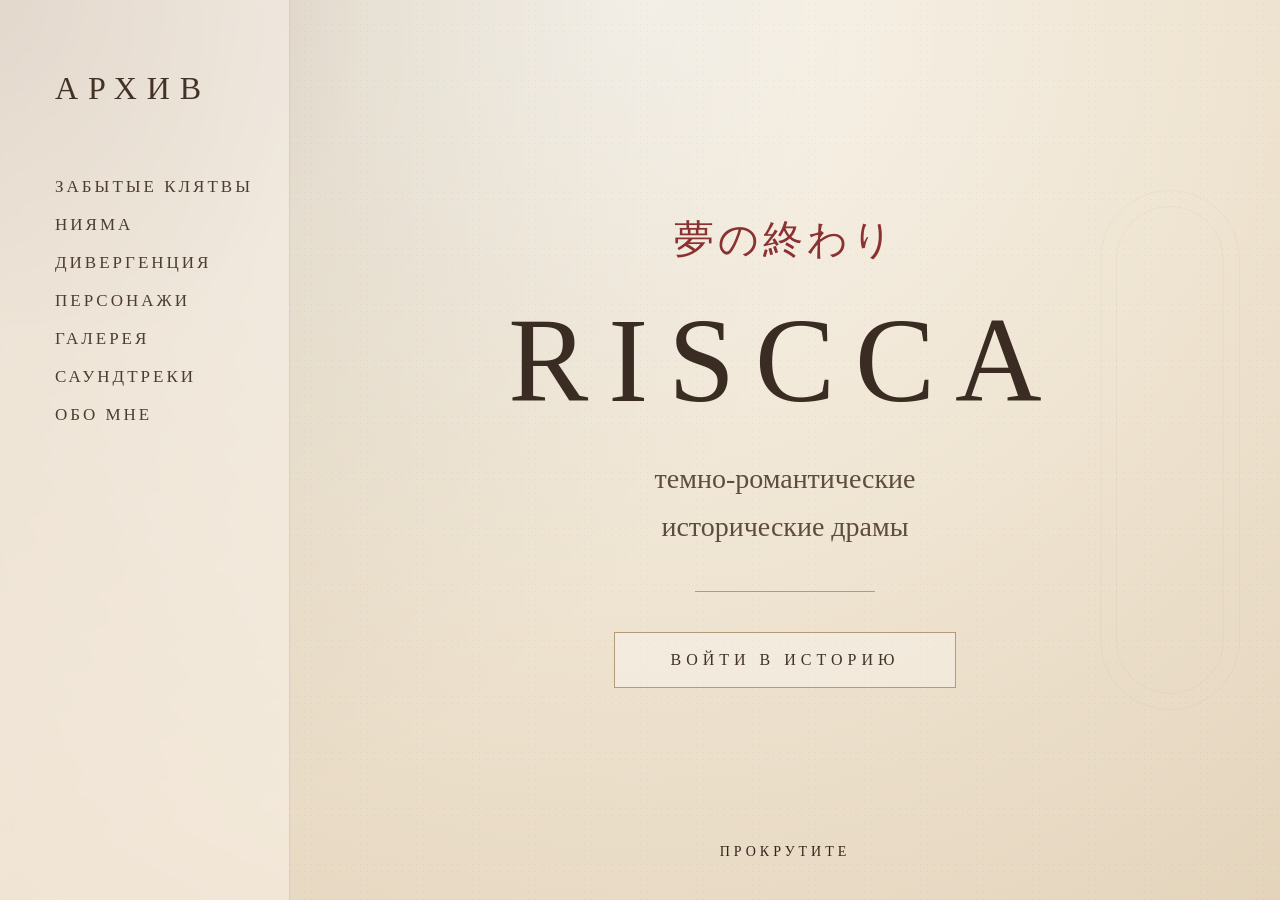
==== commit c1a665c7: "Update index.html" ====
--- a/index.html
+++ b/index.html
@@ -40,7 +40,7 @@
     <aside class="sidebar">
 
         <div class="logo">
-            АРХИВ ИСТОРИЙ
+            АРХИВ
         </div>
 
         <nav>
@@ -50,8 +50,6 @@
             <a href="klyatvy/characters.html">НИЯМА</a>
 
             <a href="klyatvy/characters.html">ДИВЕРГЕНЦИЯ</a>
-
-            <a href="klyatvy/characters.html">ТАЙНЫЙ ПОКЛОННИК</a>
 
             <a href="klyatvy/characters.html">ПЕРСОНАЖИ</a>
 
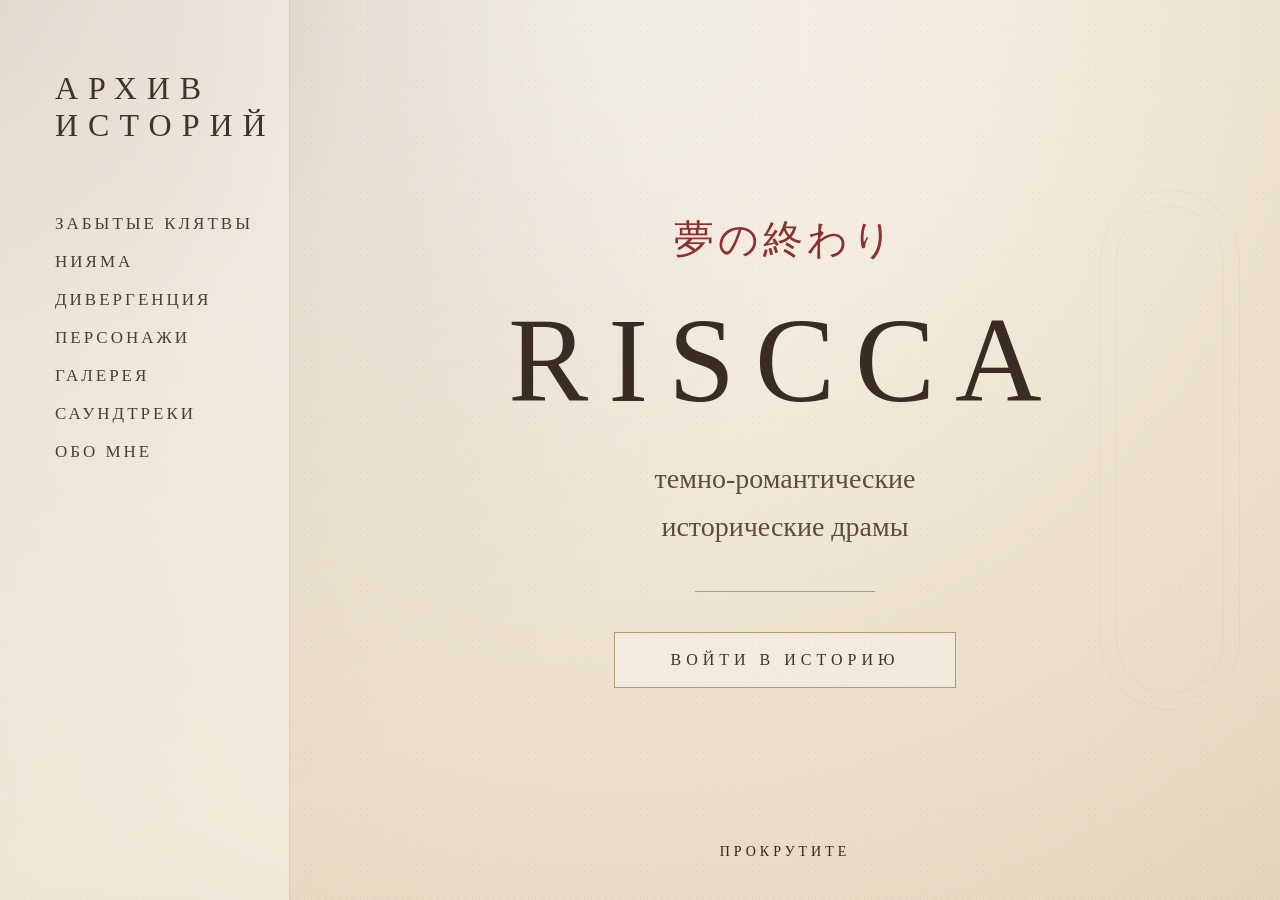
==== commit de356807: "Update index.html" ====
--- a/index.html
+++ b/index.html
@@ -41,6 +41,7 @@
 
         <div class="logo">
             АРХИВ
+            ИСТОРИЙ
         </div>
 
         <nav>
